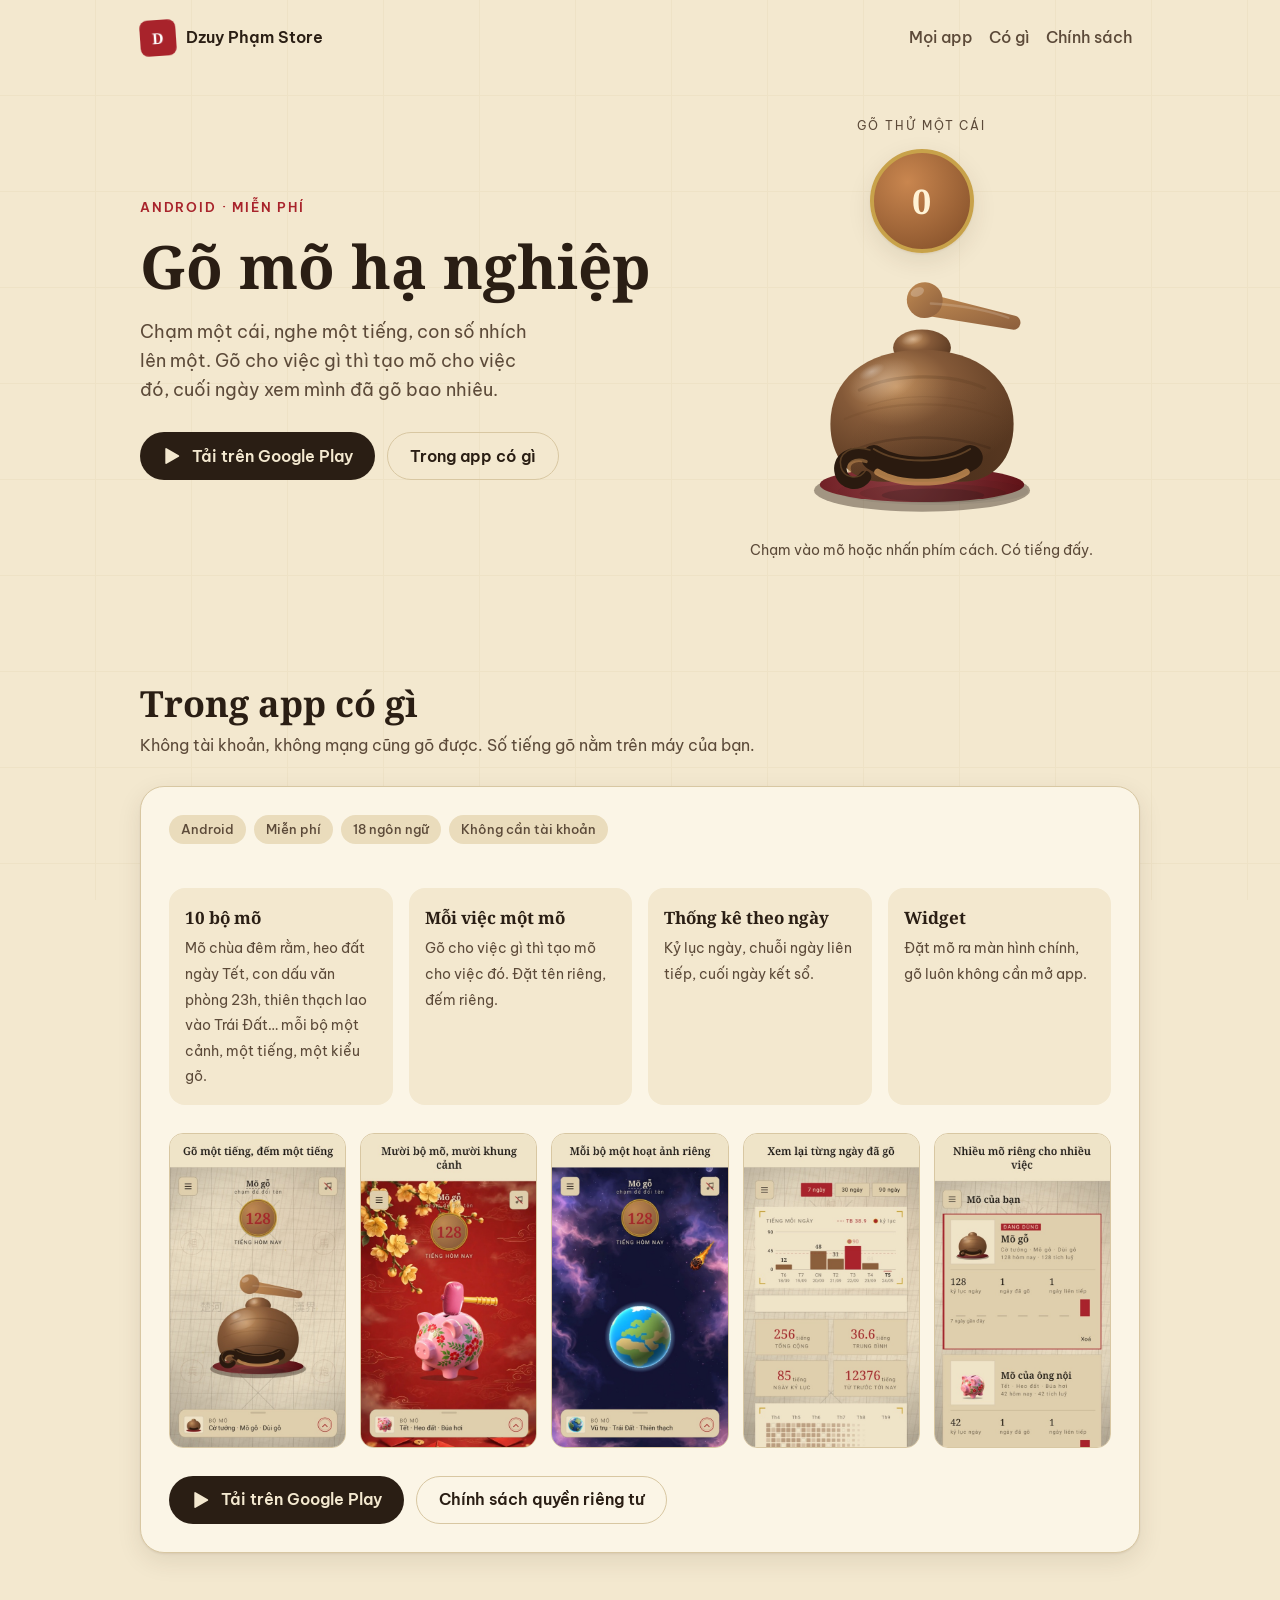
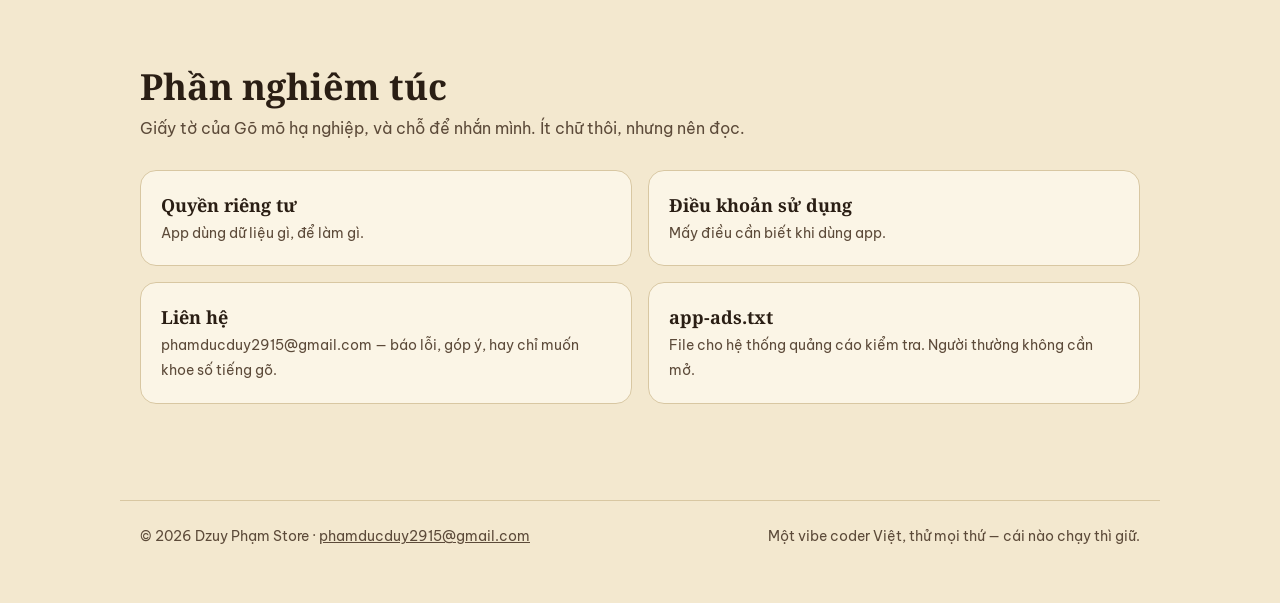
==== gomo/index.html @ 8d0c5475 "feat: tách trang theo app — gốc là cửa hàng, GoMo ở /gomo/ - / : giới thiệu + lưới thẻ app (thêm app" ====
<!doctype html>
<html lang="vi">
  <head>
    <meta charset="utf-8" />
    <meta name="viewport" content="width=device-width, initial-scale=1" />
    <title>Gõ mõ hạ nghiệp — Dzuy Phạm Store</title>
    <meta
      name="description"
      content="Gõ mõ hạ nghiệp: chạm một cái, nghe một tiếng, con số nhích lên một. 10 bộ mõ, thống kê theo ngày, có widget màn hình chính."
    />
    <meta property="og:title" content="Gõ mõ hạ nghiệp" />
    <meta
      property="og:description"
      content="Chạm một cái, nghe một tiếng, con số nhích lên một. 10 bộ mõ, có widget màn hình chính."
    />
    <meta
      property="og:image"
      content="https://duyhelloworld.github.io/gomo/img/gomo-co_tuong.jpg"
    />
    <link rel="icon" href="img/gomo-icon.png" />
    <link rel="preconnect" href="https://fonts.googleapis.com" />
    <link rel="preconnect" href="https://fonts.gstatic.com" crossorigin />
    <link
      href="https://fonts.googleapis.com/css2?family=Noto+Serif:wght@600;700;800&family=Be+Vietnam+Pro:wght@400;500;600&display=swap"
      rel="stylesheet"
    />
    <link rel="stylesheet" href="../assets/site.css" />
    <style>
      /* mõ gõ được */
      .mo {
        display: flex;
        flex-direction: column;
        align-items: center;
        gap: 6px;
        position: relative;
      }
      .counter {
        display: grid;
        place-items: center;
        min-width: 104px;
        height: 104px;
        padding: 0 14px;
        border-radius: 52px;
        background: radial-gradient(circle at 35% 30%, #c9864f, #7e4b26);
        border: 4px solid #c8a24a;
        box-shadow: var(--shadow);
        color: #fff3d6;
        font:
          700 34px/1 "Noto Serif",
          serif;
        font-variant-numeric: tabular-nums;
      }
      .counter-label {
        font-size: 12px;
        letter-spacing: 0.16em;
        text-transform: uppercase;
        color: var(--ink-2);
        margin-bottom: 8px;
      }
      .tap {
        border: 0;
        background: none;
        padding: 0;
        cursor: pointer;
        border-radius: 24px;
        touch-action: manipulation;
        -webkit-tap-highlight-color: transparent;
      }
      .tap svg {
        display: block;
        width: min(270px, 66vw);
        height: auto;
        overflow: visible;
      }
      /* trục xoay lấy theo khung 280 của app (MoAnimationState): dùi quanh (235,66), thân nén quanh (140,205.3) */
      #dui {
        transform-box: view-box;
        transform-origin: 235px 66px;
      }
      #than {
        transform-box: view-box;
        transform-origin: 140px 205.3px;
      }
      .float {
        position: absolute;
        left: 50%;
        pointer-events: none;
        white-space: nowrap;
        font:
          800 22px "Noto Serif",
          Georgia,
          serif;
        color: #a8232b;
        -webkit-text-stroke: 6px rgba(251, 246, 234, 0.95);
        paint-order: stroke fill;
      }
      @media (prefers-color-scheme: dark) {
        .float {
          color: #ffd34d;
          -webkit-text-stroke-color: rgba(40, 18, 6, 0.9);
        }
      }
      .hint {
        font-size: 14px;
        color: var(--ink-2);
        margin: 4px 0 0;
      }
    </style>
  </head>
  <body>
    <a class="skip" href="#main">Bỏ qua tới nội dung</a>
    <header>
      <div class="wrap">
        <a class="brand" href="../"
          ><span class="seal" aria-hidden="true">D</span>Dzuy Phạm Store</a
        >
        <nav aria-label="Chính">
          <a href="../">Mọi app</a><a href="#apps">Có gì</a
          ><a href="#legal">Chính sách</a>
        </nav>
      </div>
    </header>

    <main id="main">
      <div class="wrap hero">
        <div>
          <p class="eyebrow">Android · Miễn phí</p>
          <h1>Gõ mõ hạ nghiệp</h1>
          <p class="lead">
            Chạm một cái, nghe một tiếng, con số nhích lên một. Gõ cho việc gì
            thì tạo mõ cho việc đó, cuối ngày xem mình đã gõ bao nhiêu.
          </p>
          <div class="cta">
            <a
              class="btn btn-primary"
              href="https://play.google.com/store/apps/details?id=com.duypd.gomo"
            >
              <svg viewBox="0 0 24 24" aria-hidden="true">
                <path
                  fill="currentColor"
                  d="M4 3.5v17a1 1 0 0 0 1.5.86l14.6-8.5a1 1 0 0 0 0-1.72L5.5 2.64A1 1 0 0 0 4 3.5Z"
                />
              </svg>
              Tải trên Google Play
            </a>
            <a class="btn btn-ghost" href="#apps">Trong app có gì</a>
          </div>
        </div>

        <div class="mo">
          <div class="counter-label">Gõ thử một cái</div>
          <div class="counter" id="count" aria-live="polite" aria-atomic="true">
            0
          </div>
          <button
            class="tap"
            id="tap"
            type="button"
            aria-label="Gõ mõ, cộng một tiếng"
          >
            <!-- Chép từ HinhMo.kt của app: hệ 240 đặt lên khung 280 lệch (20,26), bộ màu MOC, đệm SON, dáng TRON -->
            <svg
              viewBox="0 0 280 280"
              width="270"
              height="270"
              aria-hidden="true"
              focusable="false"
            >
              <defs>
                <radialGradient id="go" cx=".36" cy=".28" r=".72">
                  <stop offset="0" stop-color="#c59360" />
                  <stop offset=".42" stop-color="#845938" />
                  <stop offset="1" stop-color="#5b3a22" />
                </radialGradient>
                <radialGradient
                  id="dem"
                  gradientUnits="userSpaceOnUse"
                  cx="98.8"
                  cy="197.2"
                  r="121.9"
                >
                  <stop offset="0" stop-color="#933f44" />
                  <stop offset="1" stop-color="#621419" />
                </radialGradient>
                <radialGradient
                  id="ao"
                  gradientUnits="userSpaceOnUse"
                  cx="142.8"
                  cy="198.15"
                  r="104.5"
                >
                  <stop offset="0" stop-color="#2a1a0f" stop-opacity=".3" />
                  <stop offset="1" stop-color="#2a1a0f" stop-opacity="0" />
                </radialGradient>
                <radialGradient id="halo">
                  <stop offset="0" stop-color="#fff" />
                  <stop offset="1" stop-color="#fff" stop-opacity="0" />
                </radialGradient>
                <linearGradient id="gocan" x1="0" y1="0" x2="1" y2="1">
                  <stop offset="0" stop-color="#c08a52" />
                  <stop offset="1" stop-color="#8b5e3c" />
                </linearGradient>
                <clipPath id="catThan">
                  <path
                    d="M25 145 C25 100 60 68 120 68 C180 68 215 100 215 145 C215 180 195 205 160 205 L80 205 C45 205 25 180 25 145 Z"
                  />
                </clipPath>
              </defs>
              <g transform="translate(20 26)">
                <ellipse
                  cx="120"
                  cy="214"
                  rx="112"
                  ry="22"
                  fill="#2a1a0f"
                  opacity=".4"
                />
                <ellipse cx="120" cy="208" rx="106" ry="18" fill="url(#dem)" />
                <g fill="#1c1a17">
                  <ellipse
                    cx="131.4"
                    cy="215"
                    rx="98.8"
                    ry="14"
                    opacity=".05"
                  />
                  <ellipse cx="131.4" cy="217" rx="76" ry="10" opacity=".12" />
                  <ellipse cx="131.4" cy="219" rx="53.2" ry="7" opacity=".22" />
                </g>
              </g>
              <g id="than">
                <g transform="translate(20 26)">
                  <ellipse cx="120" cy="66" rx="30" ry="19" fill="url(#go)" />
                  <path
                    fill="url(#go)"
                    d="M25 145 C25 100 60 68 120 68 C180 68 215 100 215 145 C215 180 195 205 160 205 L80 205 C45 205 25 180 25 145 Z"
                  />
                  <g
                    clip-path="url(#catThan)"
                    fill="none"
                    stroke-linecap="round"
                  >
                    <path
                      d="M55 110 C 90 92 150 92 185 108"
                      stroke="#5b3a22"
                      stroke-width="3.2"
                      opacity=".26"
                    />
                    <path
                      d="M40 140 C 85 120 155 120 200 138"
                      stroke="#5b3a22"
                      stroke-width="2.2"
                      opacity=".14"
                    />
                    <path
                      d="M50 172 C 90 155 150 155 190 170"
                      stroke="#2a1a0f"
                      stroke-width="2.6"
                      opacity=".22"
                    />
                    <path
                      d="M64 126 C 96 114 144 114 176 124"
                      stroke="#5b3a22"
                      stroke-width="1.4"
                      opacity=".12"
                    />
                    <rect
                      x="25"
                      y="68"
                      width="190"
                      height="137"
                      fill="url(#ao)"
                    />
                  </g>
                  <g fill="none" stroke-linecap="round">
                    <path
                      d="M70 180 C 95 196 145 196 170 180"
                      stroke="#2a1a0f"
                      stroke-width="26"
                    />
                    <path
                      d="M70 171 C 95 187 145 187 170 171"
                      stroke="#c08a52"
                      stroke-width="2"
                      opacity=".35"
                    />
                    <path
                      d="M74 195 C 96 209 144 209 166 195"
                      stroke="#c08a52"
                      stroke-width="7"
                      opacity=".85"
                    />
                    <path
                      d="M66 178 C 46 172 32 182 36 196 C 39 207 54 210 61 200"
                      stroke="#2a1a0f"
                      stroke-width="13"
                    />
                    <path
                      d="M66 172 C 46 166 32 176 36 190 C 39 201 54 204 61 194"
                      stroke="#c08a52"
                      stroke-width="1.6"
                      opacity=".3"
                    />
                    <path
                      d="M62 184 C 50 180 42 186 45 194"
                      stroke="#c08a52"
                      stroke-width="3.5"
                      opacity=".55"
                    />
                  </g>
                  <ellipse
                    cx="110"
                    cy="57"
                    rx="12"
                    ry="6.08"
                    fill="url(#halo)"
                    opacity=".3"
                    transform="rotate(-15 110 57)"
                  />
                  <ellipse
                    cx="80"
                    cy="100"
                    rx="38"
                    ry="22"
                    fill="url(#halo)"
                    opacity=".22"
                    transform="rotate(-20 80 100)"
                  />
                  <ellipse
                    cx="67.84"
                    cy="90.76"
                    rx="14.44"
                    ry="6.6"
                    fill="url(#halo)"
                    opacity=".32"
                    transform="rotate(-26 67.84 90.76)"
                  />
                </g>
              </g>
              <g id="song"></g>
              <g id="dui">
                <g
                  transform="translate(20 26) rotate(2.42 215 40) translate(215 40) scale(.809) translate(-215 -40)"
                >
                  <path
                    fill="url(#gocan)"
                    d="M102.74 35.82 L213.55 48.88 A9 9 0 0 0 216.45 31.12 L107.26 8.18 A14 14 0 0 1 102.74 35.82 Z"
                  />
                  <ellipse
                    cx="100"
                    cy="16"
                    rx="23"
                    ry="23"
                    fill="url(#gocan)"
                  />
                  <ellipse
                    cx="90"
                    cy="6"
                    rx="9"
                    ry="5.5"
                    fill="#fff"
                    opacity=".24"
                    transform="rotate(-25 90 6)"
                  />
                  <path
                    d="M108 20 C 150 20 190 28 208 34"
                    fill="none"
                    stroke="#fff"
                    stroke-width="3"
                    stroke-linecap="round"
                    opacity=".16"
                  />
                </g>
              </g>
            </svg>
          </button>
          <p class="hint">Chạm vào mõ hoặc nhấn phím cách. Có tiếng đấy.</p>
        </div>
      </div>

      <section id="apps">
        <div class="wrap">
          <h2 class="section-title">Trong app có gì</h2>
          <p class="section-sub">
            Không tài khoản, không mạng cũng gõ được. Số tiếng gõ nằm trên máy
            của bạn.
          </p>

          <article class="app">
            <ul class="chips" style="grid-column: 1 / -1; margin-top: 0">
              <li>Android</li>
              <li>Miễn phí</li>
              <li>18 ngôn ngữ</li>
              <li>Không cần tài khoản</li>
            </ul>

            <ul class="features">
              <li>
                <b>10 bộ mõ</b
                ><span
                  >Mõ chùa đêm rằm, heo đất ngày Tết, con dấu văn phòng 23h,
                  thiên thạch lao vào Trái Đất… mỗi bộ một cảnh, một tiếng, một
                  kiểu gõ.</span
                >
              </li>
              <li>
                <b>Mỗi việc một mõ</b
                ><span
                  >Gõ cho việc gì thì tạo mõ cho việc đó. Đặt tên riêng, đếm
                  riêng.</span
                >
              </li>
              <li>
                <b>Thống kê theo ngày</b
                ><span
                  >Kỷ lục ngày, chuỗi ngày liên tiếp, cuối ngày kết sổ.</span
                >
              </li>
              <li>
                <b>Widget</b
                ><span
                  >Đặt mõ ra màn hình chính, gõ luôn không cần mở app.</span
                >
              </li>
            </ul>

            <div class="shots">
              <img
                src="img/gomo-co_tuong.jpg"
                width="506"
                height="900"
                loading="lazy"
                alt="Màn gõ mõ gỗ trên bàn cờ tướng, bộ đếm 128 tiếng hôm nay"
              />
              <img
                src="img/gomo-tet.jpg"
                width="506"
                height="900"
                loading="lazy"
                alt="Bộ mõ Tết: heo đất và đồng xu"
              />
              <img
                src="img/gomo-vu_tru.jpg"
                width="506"
                height="900"
                loading="lazy"
                alt="Bộ mõ Vũ trụ: thiên thạch lao vào Trái Đất"
              />
              <img
                src="img/gomo-thong_ke.jpg"
                width="506"
                height="900"
                loading="lazy"
                alt="Màn thống kê số tiếng gõ theo ngày"
              />
              <img
                src="img/gomo-ds_mo.jpg"
                width="506"
                height="900"
                loading="lazy"
                alt="Danh sách nhiều mõ riêng, mỗi mõ đếm riêng"
              />
            </div>

            <div class="cta">
              <a
                class="btn btn-primary"
                href="https://play.google.com/store/apps/details?id=com.duypd.gomo"
              >
                <svg viewBox="0 0 24 24" aria-hidden="true">
                  <path
                    fill="currentColor"
                    d="M4 3.5v17a1 1 0 0 0 1.5.86l14.6-8.5a1 1 0 0 0 0-1.72L5.5 2.64A1 1 0 0 0 4 3.5Z"
                  />
                </svg>
                Tải trên Google Play
              </a>
              <a
                class="btn btn-ghost"
                href="https://sites.google.com/view/go-mo-privacy"
                >Chính sách quyền riêng tư</a
              >
            </div>
          </article>
        </div>
      </section>

      <section id="legal">
        <div class="wrap">
          <h2 class="section-title">Phần nghiêm túc</h2>
          <p class="section-sub">
            Giấy tờ của Gõ mõ hạ nghiệp, và chỗ để nhắn mình. Ít chữ thôi, nhưng
            nên đọc.
          </p>
          <div class="legal">
            <a href="https://sites.google.com/view/go-mo-privacy"
              ><b>Quyền riêng tư</b
              ><span>App dùng dữ liệu gì, để làm gì.</span></a
            >
            <a href="https://sites.google.com/view/go-mo-tos"
              ><b>Điều khoản sử dụng</b
              ><span>Mấy điều cần biết khi dùng app.</span></a
            >
            <a href="mailto:phamducduy2915@gmail.com"
              ><b>Liên hệ</b
              ><span
                >phamducduy2915@gmail.com — báo lỗi, góp ý, hay chỉ muốn khoe số
                tiếng gõ.</span
              ></a
            >
            <a href="../app-ads.txt"
              ><b>app-ads.txt</b
              ><span
                >File cho hệ thống quảng cáo kiểm tra. Người thường không cần
                mở.</span
              ></a
            >
          </div>
        </div>
      </section>
    </main>

    <footer>
      <div class="wrap">
        <span
          >© 2026 Dzuy Phạm Store ·
          <a href="mailto:phamducduy2915@gmail.com"
            >phamducduy2915@gmail.com</a
          ></span
        >
        <span>Một vibe coder Việt, thử mọi thứ — cái nào chạy thì giữ.</span>
      </div>
    </footer>

    <script>
      (() => {
        const btn = document.getElementById("tap"),
          out = document.getElementById("count"),
          box = btn.parentElement;
        const KEY = "gomo_web_count";
        let n = 0;
        try {
          n = parseInt(localStorage.getItem(KEY) || "0", 10) || 0;
        } catch (e) {}
        out.textContent = n;
        const giam = matchMedia("(prefers-reduced-motion: reduce)").matches;
        const dui = document.getElementById("dui"),
          than = document.getElementById("than"),
          song = document.getElementById("song");
        const SVG = "http://www.w3.org/2000/svg";

        // Tiếng thật của app (res/raw/mo.wav). Tải sẵn bytes; giải mã khi có AudioContext (sau cú chạm đầu).
        let ctx, buf, bytes;
        fetch("snd/mo.wav")
          .then((r) => r.arrayBuffer())
          .then((b) => (bytes = b))
          .catch(() => {});
        function amThanh() {
          ctx = ctx || new (window.AudioContext || window.webkitAudioContext)();
          if (ctx.state === "suspended") ctx.resume();
          if (!buf && bytes) {
            const b = bytes;
            bytes = null;
            ctx.decodeAudioData(
              b,
              (d) => (buf = d),
              () => {},
            );
          }
        }
        function knock() {
          try {
            amThanh();
            if (buf) {
              const s = ctx.createBufferSource();
              s.buffer = buf;
              s.connect(ctx.destination);
              s.start();
              return;
            }
            // Dự phòng khi file chưa tải xong: tiếng tổng hợp.
            const t = ctx.currentTime,
              o = ctx.createOscillator(),
              g = ctx.createGain();
            o.type = "triangle";
            o.frequency.setValueAtTime(820, t);
            o.frequency.exponentialRampToValueAtTime(420, t + 0.12);
            g.gain.setValueAtTime(0.0001, t);
            g.gain.exponentialRampToValueAtTime(0.6, t + 0.004);
            g.gain.exponentialRampToValueAtTime(0.0001, t + 0.22);
            o.connect(g).connect(ctx.destination);
            o.start(t);
            o.stop(t + 0.25);
          } catch (e) {}
        }
        function hit() {
          n += 1;
          out.textContent = n;
          try {
            localStorage.setItem(KEY, String(n));
          } catch (e) {}
          knock();
          // Nhịp VUNG của app: thân nén rồi nảy (180ms) — giảm chuyển động thì chỉ giữ cái nhún này.
          than.animate(
            [
              { transform: "none" },
              { transform: "scale(1.055,.925)", offset: 0.28 },
              { transform: "none" },
            ],
            { duration: 180, easing: "cubic-bezier(.34,1.56,.64,1)" },
          );
          if (!giam) {
            dui.animate(
              [
                { transform: "none" },
                { transform: "rotate(-13deg)", offset: 0.33 },
                { transform: "none" },
              ],
              { duration: 180, easing: "cubic-bezier(.2,.8,.3,1)" },
            );
            vongSong();
          }
          bayChu();
        }

        // Vòng sóng vàng tâm (140,196): r 22→120 trong 400ms, mờ và mảnh dần.
        function vongSong() {
          const c = document.createElementNS(SVG, "circle");
          c.setAttribute("cx", 140);
          c.setAttribute("cy", 196);
          c.setAttribute("fill", "none");
          c.setAttribute("stroke", "#c9a227");
          song.appendChild(c);
          const t0 = performance.now();
          (function ve(t) {
            const p = Math.min(1, (t - t0) / 400);
            c.setAttribute("r", 22 + 98 * (1 - Math.pow(1 - p, 3)));
            c.setAttribute("stroke-opacity", 0.6 * (1 - p));
            c.setAttribute("stroke-width", 3 * (1 - p / 2));
            if (p < 1) requestAnimationFrame(ve);
            else c.remove();
          })(t0);
        }

        // "+1 công đức": bay lên 90 đơn vị (khung 280) trong 700ms, nảy cỡ ở 15% đầu, mờ sau 60%.
        function bayChu() {
          const svg = btn.firstElementChild,
            u = svg.getBoundingClientRect().width / 280,
            h = giam ? 0 : 90 * u;
          const f = document.createElement("span");
          f.className = "float";
          f.textContent = "+1 công đức";
          f.setAttribute("aria-hidden", "true");
          f.style.top = btn.offsetTop + 70 * u + "px";
          box.appendChild(f);
          const y = (p) => -h * (1 - Math.pow(1 - p, 2));
          f.animate(
            [
              { transform: "translate(-50%,0) scale(.8)", opacity: 1 },
              {
                transform: `translate(-50%,${y(0.15)}px) scale(1.05)`,
                opacity: 1,
                offset: 0.15,
              },
              {
                transform: `translate(-50%,${y(0.6)}px) scale(1.023)`,
                opacity: 1,
                offset: 0.6,
              },
              { transform: `translate(-50%,${-h}px) scale(1)`, opacity: 0 },
            ],
            { duration: 700, fill: "forwards" },
          ).onfinish = () => f.remove();
        }
        btn.addEventListener("click", hit);
        document.addEventListener("keydown", (e) => {
          if (e.code === "Space" && e.target === document.body) {
            e.preventDefault();
            hit();
          }
        });
      })();
    </script>
  </body>
</html>
---- assets/site.css ----
/* Dùng chung cho mọi trang của Dzuy Phạm Store: token màu, chữ, header, nút, thẻ, footer. */
:root {
  --paper: #f3e8cf;
  --paper-2: #eadcbc;
  --card: #fbf5e6;
  --ink: #2a1e14;
  --ink-2: #5c4a39;
  --line: #d8c7a2;
  --wood: #8a5a32;
  --seal: #a8232b;
  --seal-ink: #fff;
  --shadow:
    0 1px 2px rgba(60, 40, 20, 0.08), 0 8px 24px rgba(60, 40, 20, 0.1);
  --r: 16px;
}
@media (prefers-color-scheme: dark) {
  :root {
    --paper: #1d1611;
    --paper-2: #251c15;
    --card: #2b2119;
    --ink: #f3e8cf;
    --ink-2: #cdbb9c;
    --line: #3d3026;
    --wood: #c98c58;
    --seal: #e0545b;
    --seal-ink: #1d1611;
    --shadow:
      0 1px 2px rgba(0, 0, 0, 0.3), 0 8px 24px rgba(0, 0, 0, 0.35);
  }
}
* {
  box-sizing: border-box;
}
html {
  -webkit-text-size-adjust: 100%;
}
body {
  margin: 0;
  background: var(--paper);
  color: var(--ink);
  font:
    16px/1.6 "Be Vietnam Pro",
    system-ui,
    sans-serif;
  background-image:
    linear-gradient(var(--line) 1px, transparent 1px),
    linear-gradient(90deg, var(--line) 1px, transparent 1px);
  background-size: 96px 96px;
  background-position: -1px -1px;
  background-attachment: fixed;
}
body::before {
  content: "";
  position: fixed;
  inset: 0;
  background: var(--paper);
  opacity: 0.82;
  z-index: -1;
}
h1,
h2,
h3 {
  font-family: "Noto Serif", Georgia, serif;
  line-height: 1.2;
  margin: 0;
  text-wrap: balance;
}
a {
  color: inherit;
}
:focus-visible {
  outline: 3px solid var(--seal);
  outline-offset: 3px;
  border-radius: 8px;
}
.wrap {
  max-width: 1040px;
  margin: 0 auto;
  padding: 0 20px;
}
.skip {
  position: absolute;
  left: -999px;
  top: 8px;
  background: var(--card);
  padding: 8px 12px;
  border-radius: 8px;
}
.skip:focus {
  left: 8px;
}

header {
  padding: 20px 0;
}
header .wrap {
  display: flex;
  align-items: center;
  justify-content: space-between;
  gap: 16px;
}
.brand {
  display: flex;
  align-items: center;
  gap: 10px;
  text-decoration: none;
  font-weight: 600;
}
.seal {
  display: grid;
  place-items: center;
  width: 36px;
  height: 36px;
  border-radius: 8px;
  background: var(--seal);
  color: var(--seal-ink);
  font:
    700 15px/1 "Noto Serif",
    serif;
  transform: rotate(-4deg);
}
nav a {
  text-decoration: none;
  color: var(--ink-2);
  padding: 10px 8px;
  font-weight: 500;
}
nav a:hover {
  color: var(--ink);
}

.hero {
  display: grid;
  grid-template-columns: 1.2fr 1fr;
  gap: 40px;
  align-items: center;
  padding-top: 40px;
  padding-bottom: 64px;
}
.eyebrow {
  font-size: 13px;
  letter-spacing: 0.14em;
  text-transform: uppercase;
  color: var(--seal);
  font-weight: 600;
  margin: 0 0 12px;
}
.hero h1 {
  font-size: clamp(36px, 6vw, 60px);
}
.hero p.lead {
  font-size: 18px;
  color: var(--ink-2);
  max-width: 34ch;
  margin: 16px 0 28px;
}
.cta {
  display: flex;
  flex-wrap: wrap;
  gap: 12px;
}
.btn {
  display: inline-flex;
  align-items: center;
  gap: 10px;
  min-height: 48px;
  padding: 0 22px;
  border-radius: 999px;
  text-decoration: none;
  font-weight: 600;
  transition:
    transform 0.15s ease,
    background 0.2s ease;
  cursor: pointer;
}
.btn:active {
  transform: scale(0.97);
}
.btn-primary {
  background: var(--ink);
  color: var(--paper);
}
.btn-primary:hover {
  background: var(--wood);
}
.btn-ghost {
  border: 1.5px solid var(--line);
  color: var(--ink);
}
.btn-ghost:hover {
  border-color: var(--ink-2);
}
.btn svg {
  width: 20px;
  height: 20px;
  flex: none;
}

section {
  padding: 56px 0;
}
.section-title {
  font-size: clamp(26px, 4vw, 36px);
  margin-bottom: 8px;
}
.section-sub {
  color: var(--ink-2);
  margin: 0 0 28px;
  max-width: 60ch;
}

.app {
  background: var(--card);
  border: 1px solid var(--line);
  border-radius: 24px;
  box-shadow: var(--shadow);
  padding: 28px;
  display: grid;
  grid-template-columns: auto 1fr;
  gap: 20px 24px;
}
.app-icon {
  width: 88px;
  height: 88px;
  border-radius: 22px;
  box-shadow: var(--shadow);
}
.app h3 {
  font-size: 28px;
}
.app .tagline {
  color: var(--ink-2);
  margin: 4px 0 0;
}
.chips {
  display: flex;
  flex-wrap: wrap;
  gap: 8px;
  margin-top: 12px;
  padding: 0;
  list-style: none;
}
.chips li {
  font-size: 13px;
  font-weight: 500;
  padding: 4px 12px;
  border-radius: 999px;
  background: var(--paper-2);
  color: var(--ink-2);
}
.features {
  grid-column: 1/-1;
  display: grid;
  grid-template-columns: repeat(4, 1fr);
  gap: 16px;
  margin: 8px 0 0;
  padding: 0;
  list-style: none;
}
.features li {
  padding: 16px;
  border-radius: var(--r);
  background: var(--paper);
}
.features b {
  display: block;
  font-family: "Noto Serif", serif;
  font-size: 17px;
  margin-bottom: 4px;
}
.features span {
  font-size: 14px;
  color: var(--ink-2);
}
.shots {
  grid-column: 1/-1;
  display: grid;
  grid-template-columns: repeat(5, 1fr);
  gap: 14px;
  margin-top: 8px;
}
.shots img {
  width: 100%;
  height: auto;
  aspect-ratio: 9/16;
  object-fit: cover;
  border-radius: 14px;
  border: 1px solid var(--line);
  background: var(--paper-2);
}
.app .cta {
  grid-column: 1/-1;
  margin-top: 8px;
}

.how {
  display: grid;
  grid-template-columns: repeat(3, 1fr);
  gap: 16px;
  margin: 0;
  padding: 0;
  list-style: none;
  counter-reset: how;
}
.how li {
  position: relative;
  padding: 22px 20px 20px;
  border-radius: var(--r);
  background: var(--card);
  border: 1px solid var(--line);
  counter-increment: how;
}
.how li::before {
  content: counter(how);
  position: absolute;
  top: -14px;
  left: 20px;
  display: grid;
  place-items: center;
  width: 30px;
  height: 30px;
  border-radius: 8px;
  background: var(--seal);
  color: var(--seal-ink);
  font:
    700 15px/1 "Noto Serif",
    serif;
  transform: rotate(-4deg);
}
.how b {
  display: block;
  font-family: "Noto Serif", serif;
  font-size: 18px;
  margin: 4px 0;
}
.how span {
  font-size: 15px;
  color: var(--ink-2);
}
.legal {
  display: grid;
  grid-template-columns: repeat(2, 1fr);
  gap: 16px;
}
.legal span {
  overflow-wrap: anywhere;
}
.legal a {
  display: block;
  padding: 20px;
  border-radius: var(--r);
  background: var(--card);
  border: 1px solid var(--line);
  text-decoration: none;
  transition: border-color 0.2s ease;
}
.legal a:hover {
  border-color: var(--ink-2);
}
.legal b {
  display: block;
  font-family: "Noto Serif", serif;
  font-size: 18px;
}
.legal span {
  font-size: 14px;
  color: var(--ink-2);
}

footer {
  padding: 40px 0 56px;
  color: var(--ink-2);
  font-size: 14px;
}
footer .wrap {
  display: flex;
  flex-wrap: wrap;
  justify-content: space-between;
  gap: 12px;
  border-top: 1px solid var(--line);
  padding-top: 24px;
}

@media (max-width: 860px) {
  .hero {
    grid-template-columns: 1fr;
    gap: 28px;
    padding-top: 16px;
    text-align: center;
  }
  .hero p.lead {
    margin-inline: auto;
  }
  .hero .cta {
    justify-content: center;
  }
  .features {
    grid-template-columns: repeat(2, 1fr);
  }
  .shots {
    grid-template-columns: repeat(5, 60%);
    overflow-x: auto;
    scroll-snap-type: x mandatory;
    padding-bottom: 6px;
  }
  .shots img {
    scroll-snap-align: start;
  }
  .legal,
  .how {
    grid-template-columns: 1fr;
  }
  .how {
    gap: 24px;
  }
}
@media (max-width: 520px) {
  .wrap {
    padding: 0 16px;
  }
  nav {
    display: none;
  }
  .app {
    grid-template-columns: 1fr;
    padding: 20px;
  }
  .features {
    grid-template-columns: 1fr;
  }
}
@media (prefers-reduced-motion: reduce) {
  * {
    transition: none !important;
    animation: none !important;
  }
}
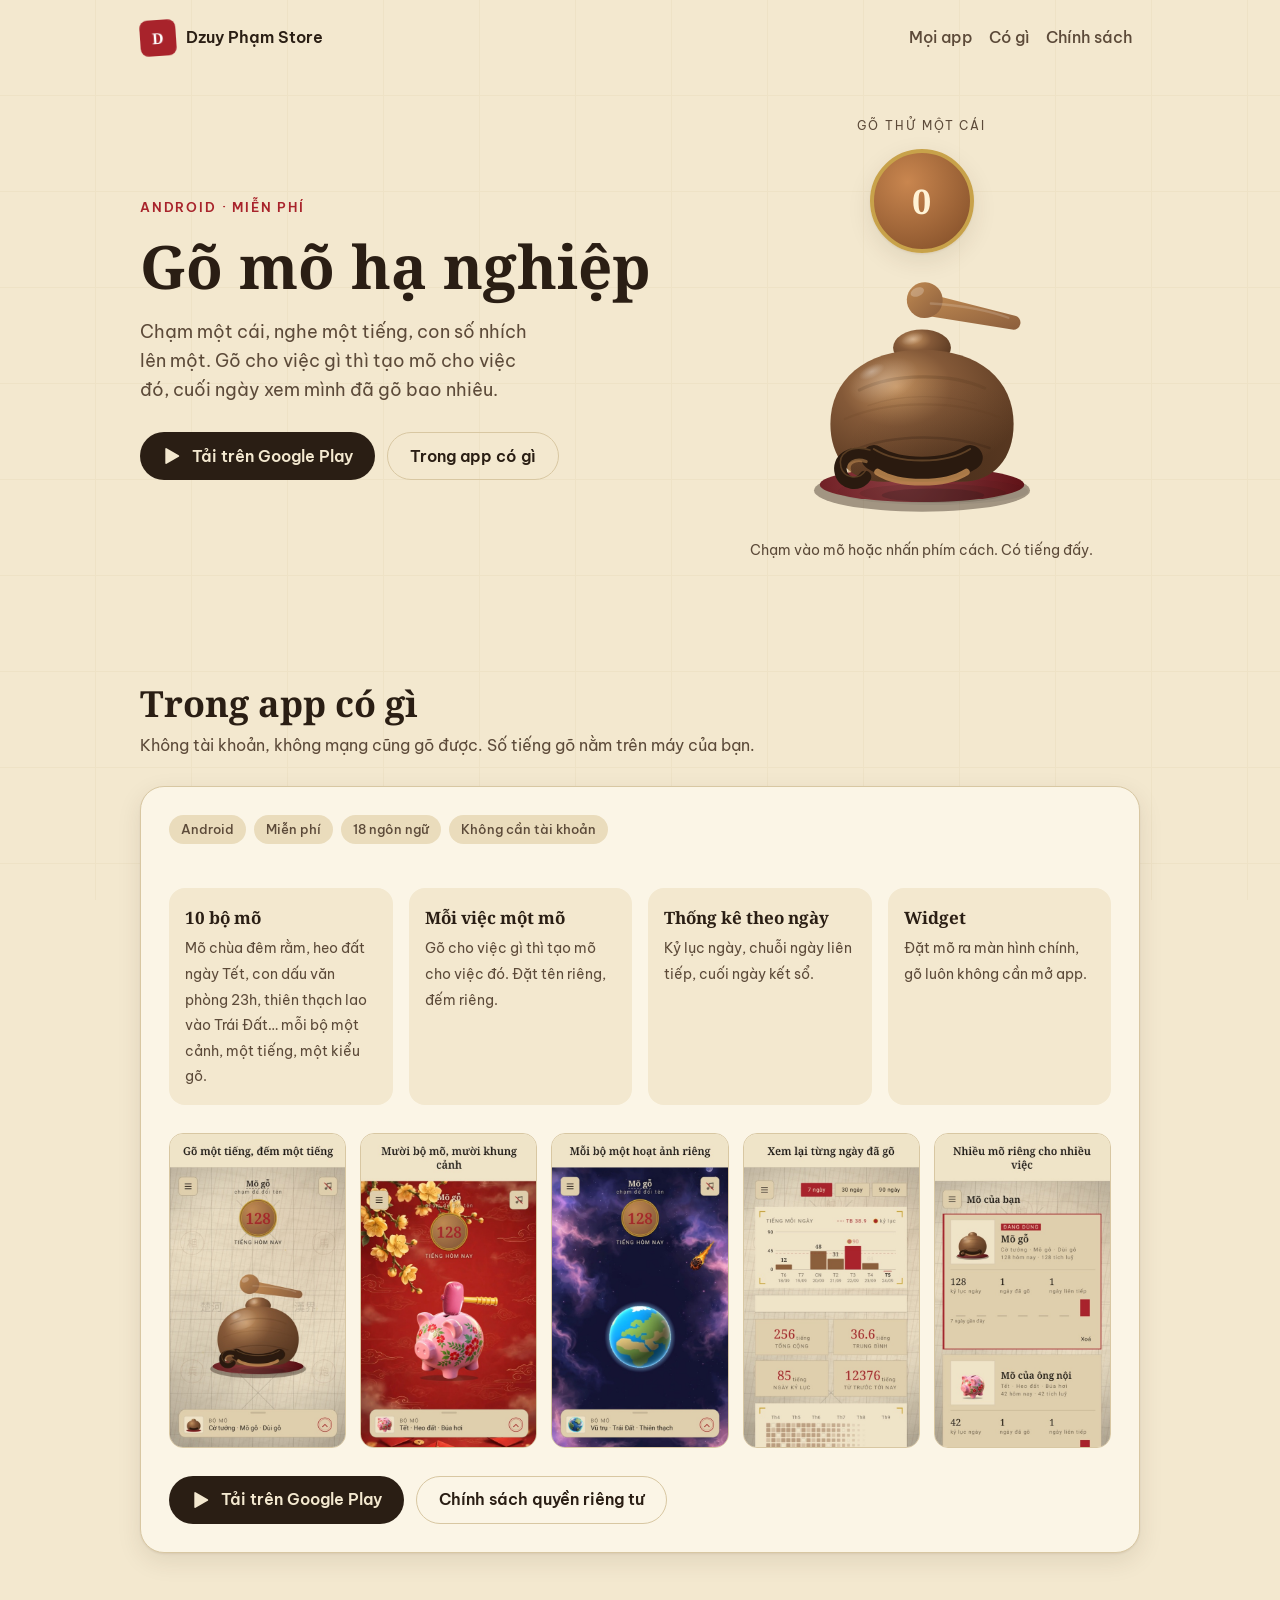
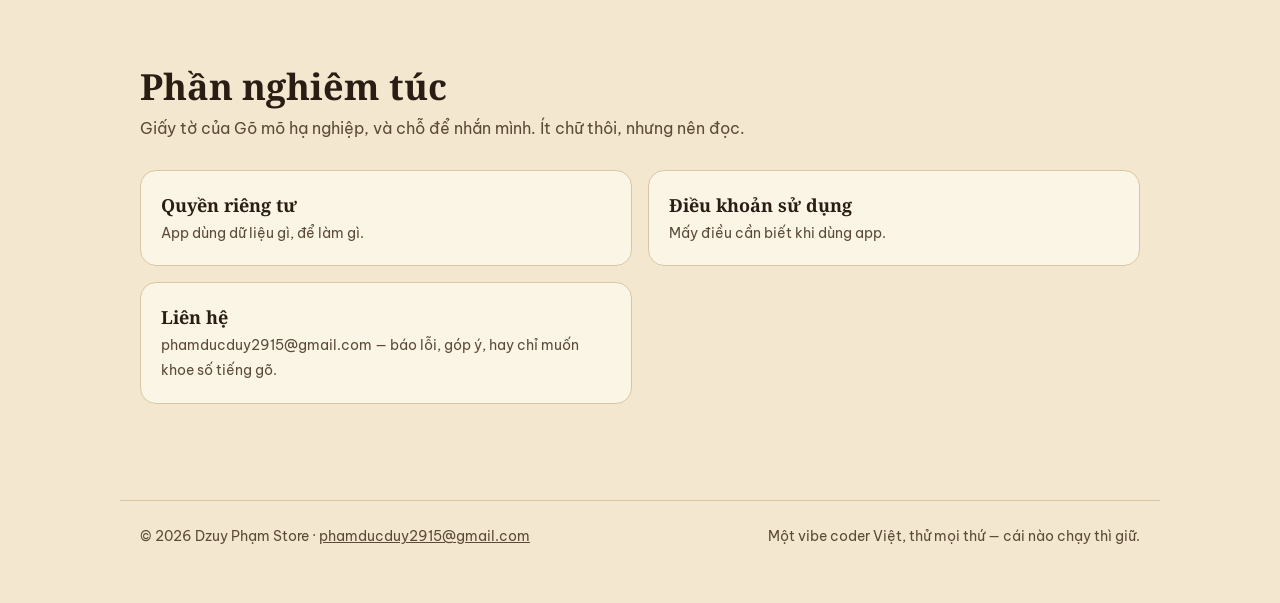
==== commit e4fbc77a: "chore: bỏ link app-ads.txt khỏi giao diện (file vẫn ở gốc cho AdMob) Generated with [Claude Code](ht" ====
--- a/gomo/index.html
+++ b/gomo/index.html
@@ -24,7 +24,7 @@
       href="https://fonts.googleapis.com/css2?family=Noto+Serif:wght@600;700;800&family=Be+Vietnam+Pro:wght@400;500;600&display=swap"
       rel="stylesheet"
     />
-    <link rel="stylesheet" href="../assets/site.css" />
+    <link rel="stylesheet" href="style.css" />
     <style>
       /* mõ gõ được */
       .mo {
@@ -506,13 +506,6 @@
               ><span
                 >phamducduy2915@gmail.com — báo lỗi, góp ý, hay chỉ muốn khoe số
                 tiếng gõ.</span
-              ></a
-            >
-            <a href="../app-ads.txt"
-              ><b>app-ads.txt</b
-              ><span
-                >File cho hệ thống quảng cáo kiểm tra. Người thường không cần
-                mở.</span
               ></a
             >
           </div>
--- a/gomo/style.css
+++ b/gomo/style.css
@@ -0,0 +1,437 @@
+/* Theme riêng của trang Gõ mõ hạ nghiệp: giấy cũ, gỗ, dấu son — lấy từ app. Trang cửa hàng có style riêng. */
+:root {
+  --paper: #f3e8cf;
+  --paper-2: #eadcbc;
+  --card: #fbf5e6;
+  --ink: #2a1e14;
+  --ink-2: #5c4a39;
+  --line: #d8c7a2;
+  --wood: #8a5a32;
+  --seal: #a8232b;
+  --seal-ink: #fff;
+  --shadow:
+    0 1px 2px rgba(60, 40, 20, 0.08), 0 8px 24px rgba(60, 40, 20, 0.1);
+  --r: 16px;
+}
+@media (prefers-color-scheme: dark) {
+  :root {
+    --paper: #1d1611;
+    --paper-2: #251c15;
+    --card: #2b2119;
+    --ink: #f3e8cf;
+    --ink-2: #cdbb9c;
+    --line: #3d3026;
+    --wood: #c98c58;
+    --seal: #e0545b;
+    --seal-ink: #1d1611;
+    --shadow:
+      0 1px 2px rgba(0, 0, 0, 0.3), 0 8px 24px rgba(0, 0, 0, 0.35);
+  }
+}
+* {
+  box-sizing: border-box;
+}
+html {
+  -webkit-text-size-adjust: 100%;
+}
+body {
+  margin: 0;
+  background: var(--paper);
+  color: var(--ink);
+  font:
+    16px/1.6 "Be Vietnam Pro",
+    system-ui,
+    sans-serif;
+  background-image:
+    linear-gradient(var(--line) 1px, transparent 1px),
+    linear-gradient(90deg, var(--line) 1px, transparent 1px);
+  background-size: 96px 96px;
+  background-position: -1px -1px;
+  background-attachment: fixed;
+}
+body::before {
+  content: "";
+  position: fixed;
+  inset: 0;
+  background: var(--paper);
+  opacity: 0.82;
+  z-index: -1;
+}
+h1,
+h2,
+h3 {
+  font-family: "Noto Serif", Georgia, serif;
+  line-height: 1.2;
+  margin: 0;
+  text-wrap: balance;
+}
+a {
+  color: inherit;
+}
+:focus-visible {
+  outline: 3px solid var(--seal);
+  outline-offset: 3px;
+  border-radius: 8px;
+}
+.wrap {
+  max-width: 1040px;
+  margin: 0 auto;
+  padding: 0 20px;
+}
+.skip {
+  position: absolute;
+  left: -999px;
+  top: 8px;
+  background: var(--card);
+  padding: 8px 12px;
+  border-radius: 8px;
+}
+.skip:focus {
+  left: 8px;
+}
+
+header {
+  padding: 20px 0;
+}
+header .wrap {
+  display: flex;
+  align-items: center;
+  justify-content: space-between;
+  gap: 16px;
+}
+.brand {
+  display: flex;
+  align-items: center;
+  gap: 10px;
+  text-decoration: none;
+  font-weight: 600;
+}
+.seal {
+  display: grid;
+  place-items: center;
+  width: 36px;
+  height: 36px;
+  border-radius: 8px;
+  background: var(--seal);
+  color: var(--seal-ink);
+  font:
+    700 15px/1 "Noto Serif",
+    serif;
+  transform: rotate(-4deg);
+}
+nav a {
+  text-decoration: none;
+  color: var(--ink-2);
+  padding: 10px 8px;
+  font-weight: 500;
+}
+nav a:hover {
+  color: var(--ink);
+}
+
+.hero {
+  display: grid;
+  grid-template-columns: 1.2fr 1fr;
+  gap: 40px;
+  align-items: center;
+  padding-top: 40px;
+  padding-bottom: 64px;
+}
+.eyebrow {
+  font-size: 13px;
+  letter-spacing: 0.14em;
+  text-transform: uppercase;
+  color: var(--seal);
+  font-weight: 600;
+  margin: 0 0 12px;
+}
+.hero h1 {
+  font-size: clamp(36px, 6vw, 60px);
+}
+.hero p.lead {
+  font-size: 18px;
+  color: var(--ink-2);
+  max-width: 34ch;
+  margin: 16px 0 28px;
+}
+.cta {
+  display: flex;
+  flex-wrap: wrap;
+  gap: 12px;
+}
+.btn {
+  display: inline-flex;
+  align-items: center;
+  gap: 10px;
+  min-height: 48px;
+  padding: 0 22px;
+  border-radius: 999px;
+  text-decoration: none;
+  font-weight: 600;
+  transition:
+    transform 0.15s ease,
+    background 0.2s ease;
+  cursor: pointer;
+}
+.btn:active {
+  transform: scale(0.97);
+}
+.btn-primary {
+  background: var(--ink);
+  color: var(--paper);
+}
+.btn-primary:hover {
+  background: var(--wood);
+}
+.btn-ghost {
+  border: 1.5px solid var(--line);
+  color: var(--ink);
+}
+.btn-ghost:hover {
+  border-color: var(--ink-2);
+}
+.btn svg {
+  width: 20px;
+  height: 20px;
+  flex: none;
+}
+
+section {
+  padding: 56px 0;
+}
+.section-title {
+  font-size: clamp(26px, 4vw, 36px);
+  margin-bottom: 8px;
+}
+.section-sub {
+  color: var(--ink-2);
+  margin: 0 0 28px;
+  max-width: 60ch;
+}
+
+.app {
+  background: var(--card);
+  border: 1px solid var(--line);
+  border-radius: 24px;
+  box-shadow: var(--shadow);
+  padding: 28px;
+  display: grid;
+  grid-template-columns: auto 1fr;
+  gap: 20px 24px;
+}
+.app-icon {
+  width: 88px;
+  height: 88px;
+  border-radius: 22px;
+  box-shadow: var(--shadow);
+}
+.app h3 {
+  font-size: 28px;
+}
+.app .tagline {
+  color: var(--ink-2);
+  margin: 4px 0 0;
+}
+.chips {
+  display: flex;
+  flex-wrap: wrap;
+  gap: 8px;
+  margin-top: 12px;
+  padding: 0;
+  list-style: none;
+}
+.chips li {
+  font-size: 13px;
+  font-weight: 500;
+  padding: 4px 12px;
+  border-radius: 999px;
+  background: var(--paper-2);
+  color: var(--ink-2);
+}
+.features {
+  grid-column: 1/-1;
+  display: grid;
+  grid-template-columns: repeat(4, 1fr);
+  gap: 16px;
+  margin: 8px 0 0;
+  padding: 0;
+  list-style: none;
+}
+.features li {
+  padding: 16px;
+  border-radius: var(--r);
+  background: var(--paper);
+}
+.features b {
+  display: block;
+  font-family: "Noto Serif", serif;
+  font-size: 17px;
+  margin-bottom: 4px;
+}
+.features span {
+  font-size: 14px;
+  color: var(--ink-2);
+}
+.shots {
+  grid-column: 1/-1;
+  display: grid;
+  grid-template-columns: repeat(5, 1fr);
+  gap: 14px;
+  margin-top: 8px;
+}
+.shots img {
+  width: 100%;
+  height: auto;
+  aspect-ratio: 9/16;
+  object-fit: cover;
+  border-radius: 14px;
+  border: 1px solid var(--line);
+  background: var(--paper-2);
+}
+.app .cta {
+  grid-column: 1/-1;
+  margin-top: 8px;
+}
+
+.how {
+  display: grid;
+  grid-template-columns: repeat(3, 1fr);
+  gap: 16px;
+  margin: 0;
+  padding: 0;
+  list-style: none;
+  counter-reset: how;
+}
+.how li {
+  position: relative;
+  padding: 22px 20px 20px;
+  border-radius: var(--r);
+  background: var(--card);
+  border: 1px solid var(--line);
+  counter-increment: how;
+}
+.how li::before {
+  content: counter(how);
+  position: absolute;
+  top: -14px;
+  left: 20px;
+  display: grid;
+  place-items: center;
+  width: 30px;
+  height: 30px;
+  border-radius: 8px;
+  background: var(--seal);
+  color: var(--seal-ink);
+  font:
+    700 15px/1 "Noto Serif",
+    serif;
+  transform: rotate(-4deg);
+}
+.how b {
+  display: block;
+  font-family: "Noto Serif", serif;
+  font-size: 18px;
+  margin: 4px 0;
+}
+.how span {
+  font-size: 15px;
+  color: var(--ink-2);
+}
+.legal {
+  display: grid;
+  grid-template-columns: repeat(2, 1fr);
+  gap: 16px;
+}
+.legal span {
+  overflow-wrap: anywhere;
+}
+.legal a {
+  display: block;
+  padding: 20px;
+  border-radius: var(--r);
+  background: var(--card);
+  border: 1px solid var(--line);
+  text-decoration: none;
+  transition: border-color 0.2s ease;
+}
+.legal a:hover {
+  border-color: var(--ink-2);
+}
+.legal b {
+  display: block;
+  font-family: "Noto Serif", serif;
+  font-size: 18px;
+}
+.legal span {
+  font-size: 14px;
+  color: var(--ink-2);
+}
+
+footer {
+  padding: 40px 0 56px;
+  color: var(--ink-2);
+  font-size: 14px;
+}
+footer .wrap {
+  display: flex;
+  flex-wrap: wrap;
+  justify-content: space-between;
+  gap: 12px;
+  border-top: 1px solid var(--line);
+  padding-top: 24px;
+}
+
+@media (max-width: 860px) {
+  .hero {
+    grid-template-columns: 1fr;
+    gap: 28px;
+    padding-top: 16px;
+    text-align: center;
+  }
+  .hero p.lead {
+    margin-inline: auto;
+  }
+  .hero .cta {
+    justify-content: center;
+  }
+  .features {
+    grid-template-columns: repeat(2, 1fr);
+  }
+  .shots {
+    grid-template-columns: repeat(5, 60%);
+    overflow-x: auto;
+    scroll-snap-type: x mandatory;
+    padding-bottom: 6px;
+  }
+  .shots img {
+    scroll-snap-align: start;
+  }
+  .legal,
+  .how {
+    grid-template-columns: 1fr;
+  }
+  .how {
+    gap: 24px;
+  }
+}
+@media (max-width: 520px) {
+  .wrap {
+    padding: 0 16px;
+  }
+  nav {
+    display: none;
+  }
+  .app {
+    grid-template-columns: 1fr;
+    padding: 20px;
+  }
+  .features {
+    grid-template-columns: 1fr;
+  }
+}
+@media (prefers-reduced-motion: reduce) {
+  * {
+    transition: none !important;
+    animation: none !important;
+  }
+}
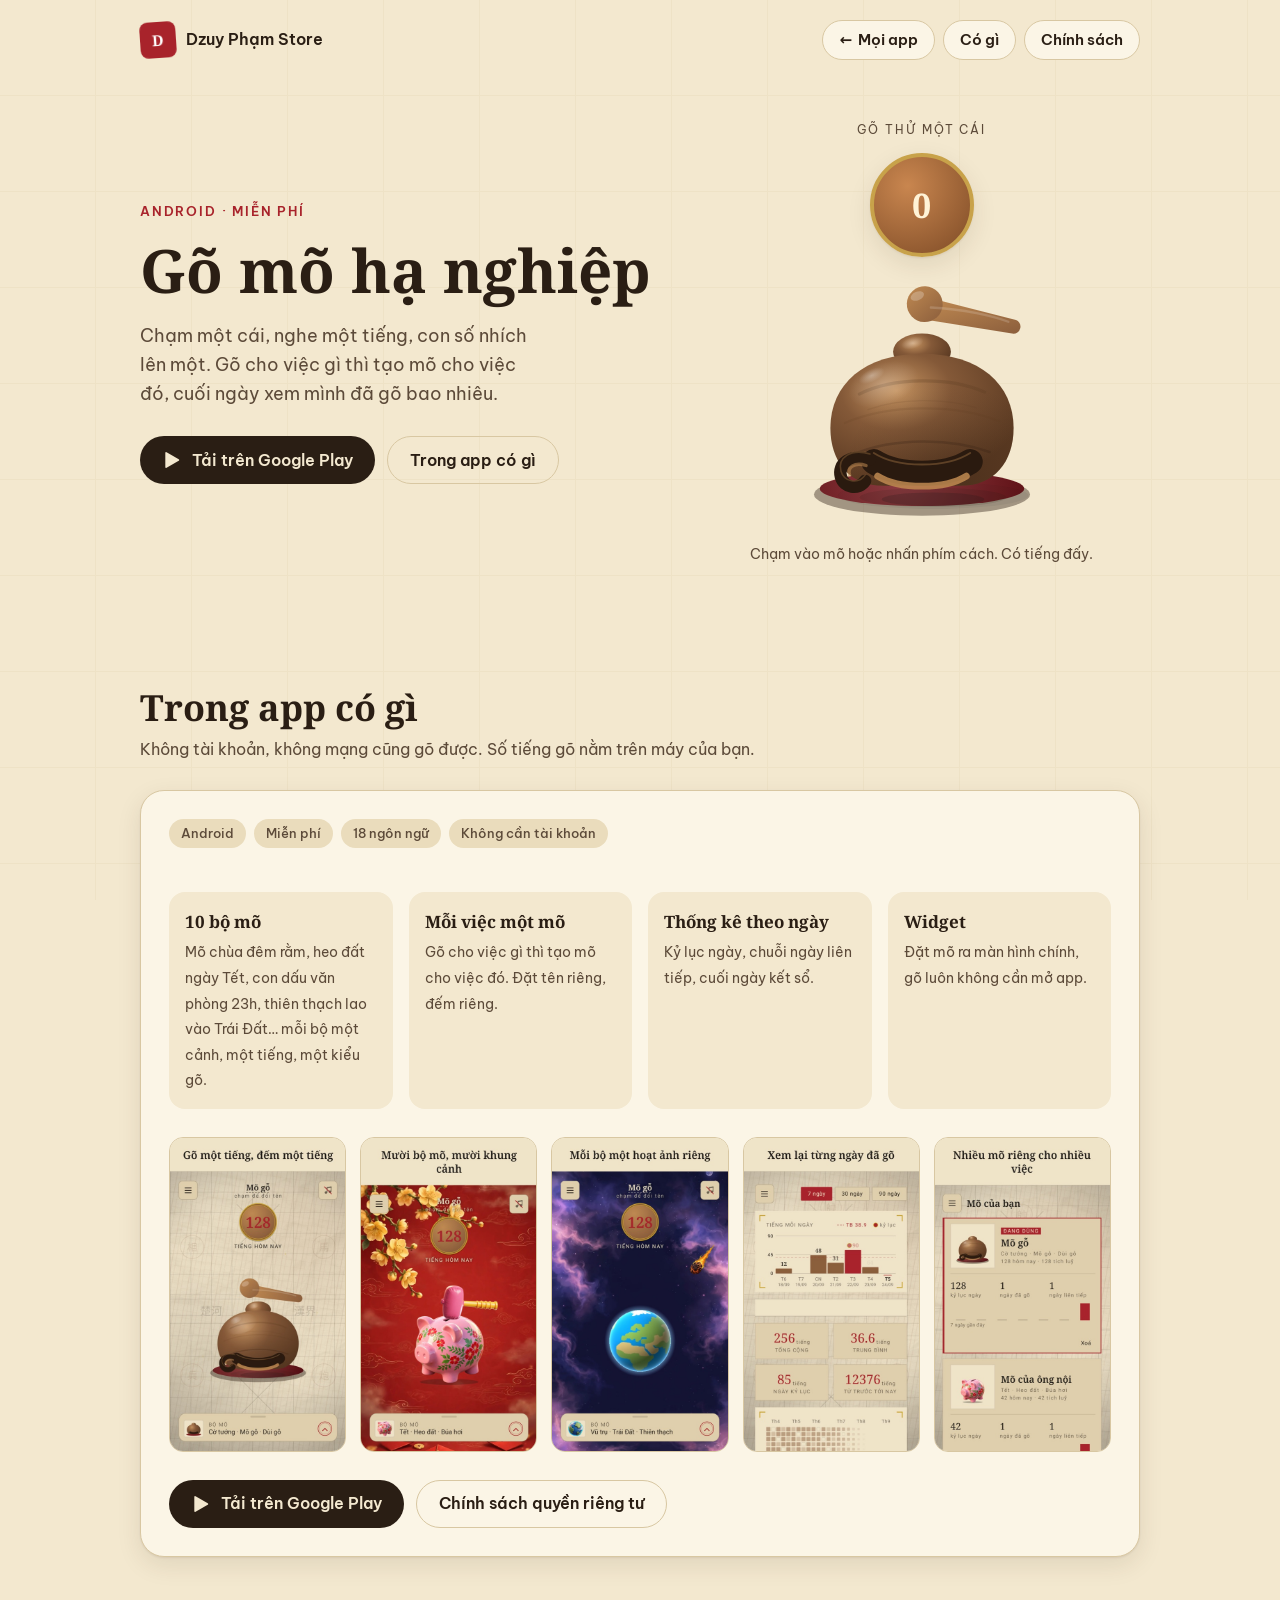
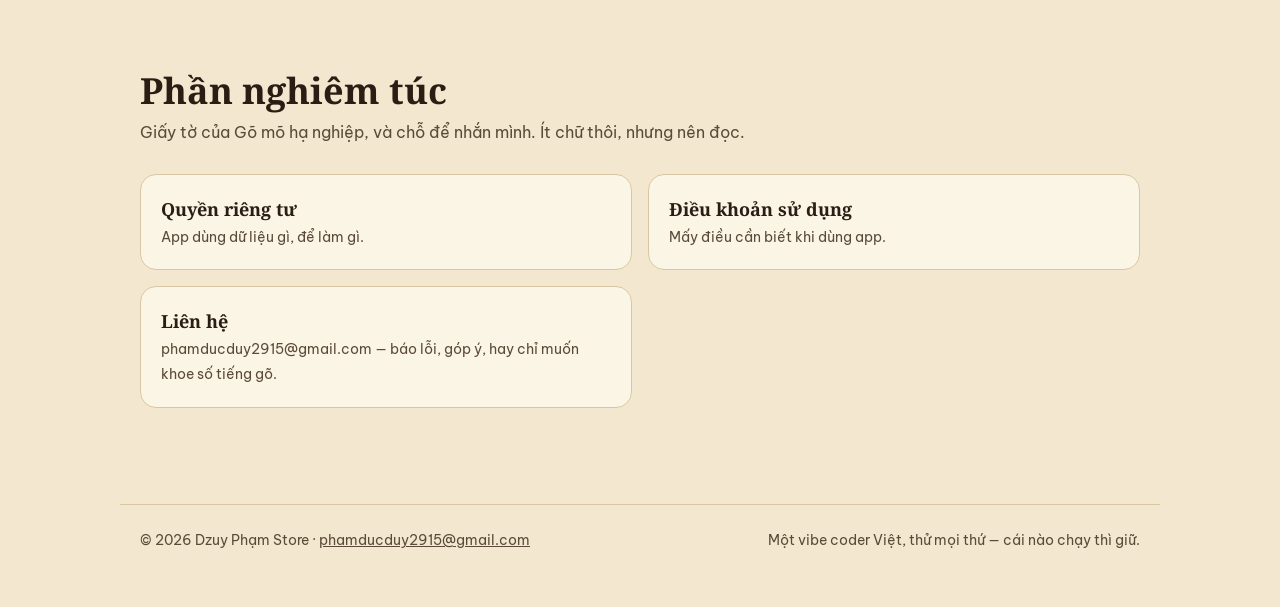
==== commit 6e23ae6f: "feat(gomo-web): popup mời sang Play sau 20 tiếng gõ; nav thành nút rõ ràng - Gõ đủ 20 tiếng trong mộ" ====
--- a/gomo/index.html
+++ b/gomo/index.html
@@ -105,6 +105,78 @@
         color: var(--ink-2);
         margin: 4px 0 0;
       }
+
+      /* Popup mời sang app sau 20 tiếng gõ trong một lần mở trang */
+      .moi {
+        width: min(340px, calc(100vw - 32px));
+        padding: 28px 24px 22px;
+        border: 1px solid var(--line);
+        border-radius: 24px;
+        background: var(--card);
+        color: var(--ink);
+        box-shadow: 0 24px 60px rgba(40, 20, 8, 0.35);
+        text-align: center;
+      }
+      .moi::backdrop {
+        background: rgba(30, 18, 10, 0.45);
+        backdrop-filter: blur(4px);
+      }
+      .moi[open] {
+        animation: moi-vao 0.45s cubic-bezier(0.34, 1.56, 0.64, 1);
+      }
+      .moi[open]::backdrop {
+        animation: moi-mo 0.3s ease-out;
+      }
+      @keyframes moi-vao {
+        from {
+          opacity: 0;
+          transform: translateY(24px) scale(0.92);
+        }
+      }
+      @keyframes moi-mo {
+        from {
+          opacity: 0;
+        }
+      }
+      .moi .so {
+        display: grid;
+        place-items: center;
+        width: 96px;
+        height: 96px;
+        margin: 0 auto 14px;
+        border-radius: 50%;
+        background: radial-gradient(circle at 35% 30%, #c9864f, #7e4b26);
+        border: 4px solid #c8a24a;
+        color: #fff3d6;
+        font:
+          700 34px/1 "Noto Serif",
+          serif;
+      }
+      .moi h2 {
+        font-size: 22px;
+        margin: 0 0 6px;
+      }
+      .moi p {
+        margin: 0 0 20px;
+        color: var(--ink-2);
+        font-size: 15px;
+      }
+      .moi .btn {
+        width: 100%;
+        justify-content: center;
+      }
+      .moi .btn + .btn {
+        margin-top: 8px;
+      }
+      /* <button> mang nền/font mặc định của trình duyệt — đưa về kiểu nút viền như .btn-ghost */
+      .moi button.btn {
+        background: transparent;
+        border: 1.5px solid var(--line);
+        color: var(--ink);
+        font: inherit;
+        font-weight: 600;
+      }
+      .moi button.btn:hover { border-color: var(--ink-2); }
     </style>
   </head>
   <body>
@@ -115,7 +187,7 @@
           ><span class="seal" aria-hidden="true">D</span>Dzuy Phạm Store</a
         >
         <nav aria-label="Chính">
-          <a href="../">Mọi app</a><a href="#apps">Có gì</a
+          <a class="ve" href="../">Mọi app</a><a href="#apps">Có gì</a
           ><a href="#legal">Chính sách</a>
         </nav>
       </div>
@@ -513,6 +585,20 @@
       </section>
     </main>
 
+    <dialog class="moi" id="moi" aria-labelledby="moi-tieude">
+      <div class="so" aria-hidden="true">20</div>
+      <h2 id="moi-tieude">20 tiếng rồi đấy.</h2>
+      <p>Gõ tiếp trên app: 10 bộ mõ, widget, thống kê.</p>
+      <a
+        class="btn btn-primary"
+        href="https://play.google.com/store/apps/details?id=com.duypd.gomo"
+        >Mở Google Play</a
+      >
+      <button class="btn btn-ghost" type="button" id="moi-dong">
+        Gõ tiếp ở đây
+      </button>
+    </dialog>
+
     <footer>
       <div class="wrap">
         <span
@@ -614,7 +700,24 @@
             vongSong();
           }
           bayChu();
-        }
+          // Đếm theo lần mở trang, không theo tổng đã lưu — người quay lại không bị bật popup ngay cú đầu.
+          if (++phien === MOI_SAU) setTimeout(moiSangApp, 650); // chờ chữ "+1" bay xong
+        }
+
+        const MOI_SAU = 20,
+          moi = document.getElementById("moi");
+        let phien = 0;
+        function moiSangApp() {
+          if (moi.open || typeof moi.showModal !== "function") return;
+          moi.showModal();
+        }
+        document
+          .getElementById("moi-dong")
+          .addEventListener("click", () => moi.close());
+        // bấm ra ngoài thẻ (vào nền mờ) thì đóng
+        moi.addEventListener("click", (e) => {
+          if (e.target === moi) moi.close();
+        });
 
         // Vòng sóng vàng tâm (140,196): r 22→120 trong 400ms, mờ và mảnh dần.
         function vongSong() {
--- a/gomo/style.css
+++ b/gomo/style.css
@@ -9,8 +9,7 @@
   --wood: #8a5a32;
   --seal: #a8232b;
   --seal-ink: #fff;
-  --shadow:
-    0 1px 2px rgba(60, 40, 20, 0.08), 0 8px 24px rgba(60, 40, 20, 0.1);
+  --shadow: 0 1px 2px rgba(60, 40, 20, 0.08), 0 8px 24px rgba(60, 40, 20, 0.1);
   --r: 16px;
 }
 @media (prefers-color-scheme: dark) {
@@ -24,8 +23,7 @@
     --wood: #c98c58;
     --seal: #e0545b;
     --seal-ink: #1d1611;
-    --shadow:
-      0 1px 2px rgba(0, 0, 0, 0.3), 0 8px 24px rgba(0, 0, 0, 0.35);
+    --shadow: 0 1px 2px rgba(0, 0, 0, 0.3), 0 8px 24px rgba(0, 0, 0, 0.35);
   }
 }
 * {
@@ -119,14 +117,38 @@
     serif;
   transform: rotate(-4deg);
 }
+/* nav là nút rõ ràng: viên thuốc có viền, không phải chữ trơn */
+nav {
+  display: flex;
+  gap: 8px;
+}
 nav a {
+  display: inline-flex;
+  align-items: center;
+  gap: 6px;
+  min-height: 40px;
+  padding: 0 16px;
+  border: 1.5px solid var(--line);
+  border-radius: 999px;
+  background: var(--card);
+  color: var(--ink);
   text-decoration: none;
-  color: var(--ink-2);
-  padding: 10px 8px;
-  font-weight: 500;
+  font-weight: 600;
+  font-size: 15px;
+  transition:
+    border-color 0.2s,
+    background 0.2s,
+    transform 0.15s;
 }
 nav a:hover {
-  color: var(--ink);
+  border-color: var(--ink-2);
+  background: var(--paper-2);
+}
+nav a:active {
+  transform: scale(0.96);
+}
+nav a.ve::before {
+  content: "←";
 }
 
 .hero {
@@ -418,7 +440,8 @@
   .wrap {
     padding: 0 16px;
   }
-  nav {
+  /* điện thoại: chỉ giữ nút về trang Mọi app */
+  nav a:not(.ve) {
     display: none;
   }
   .app {
